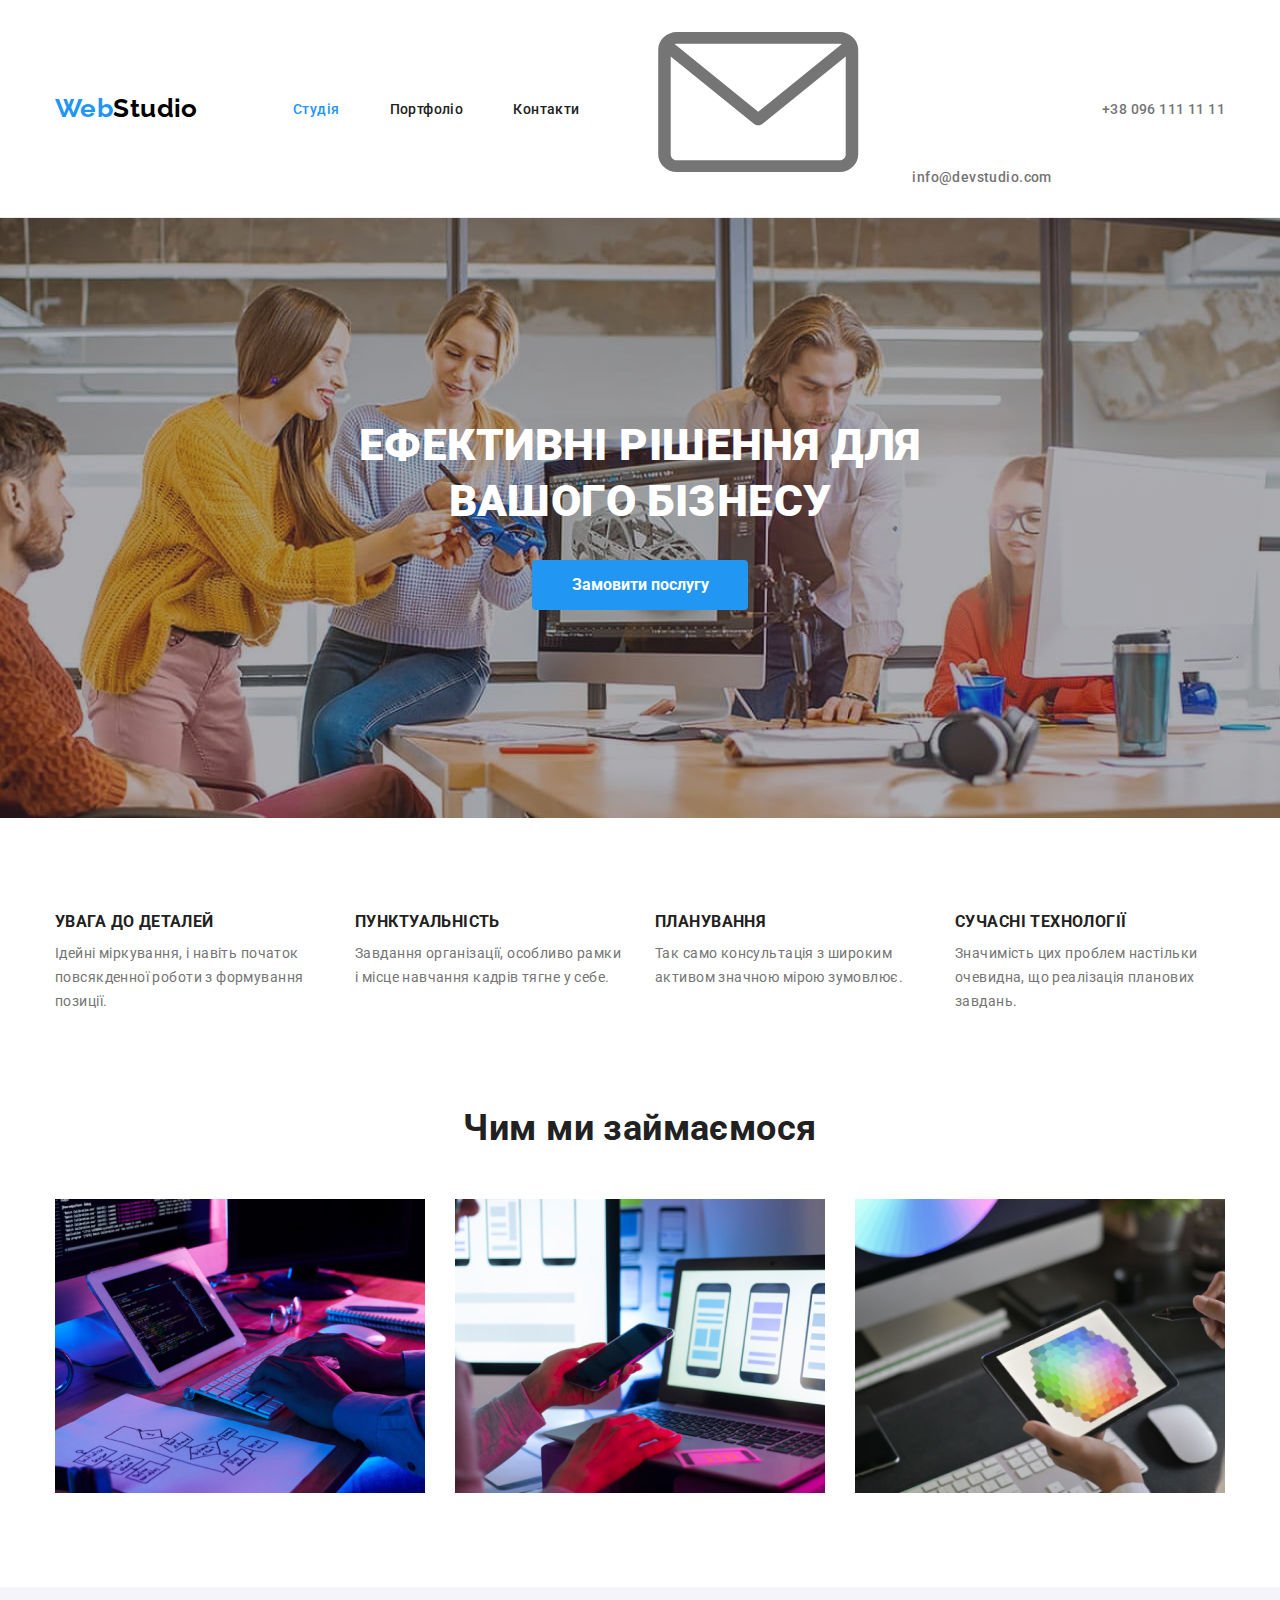
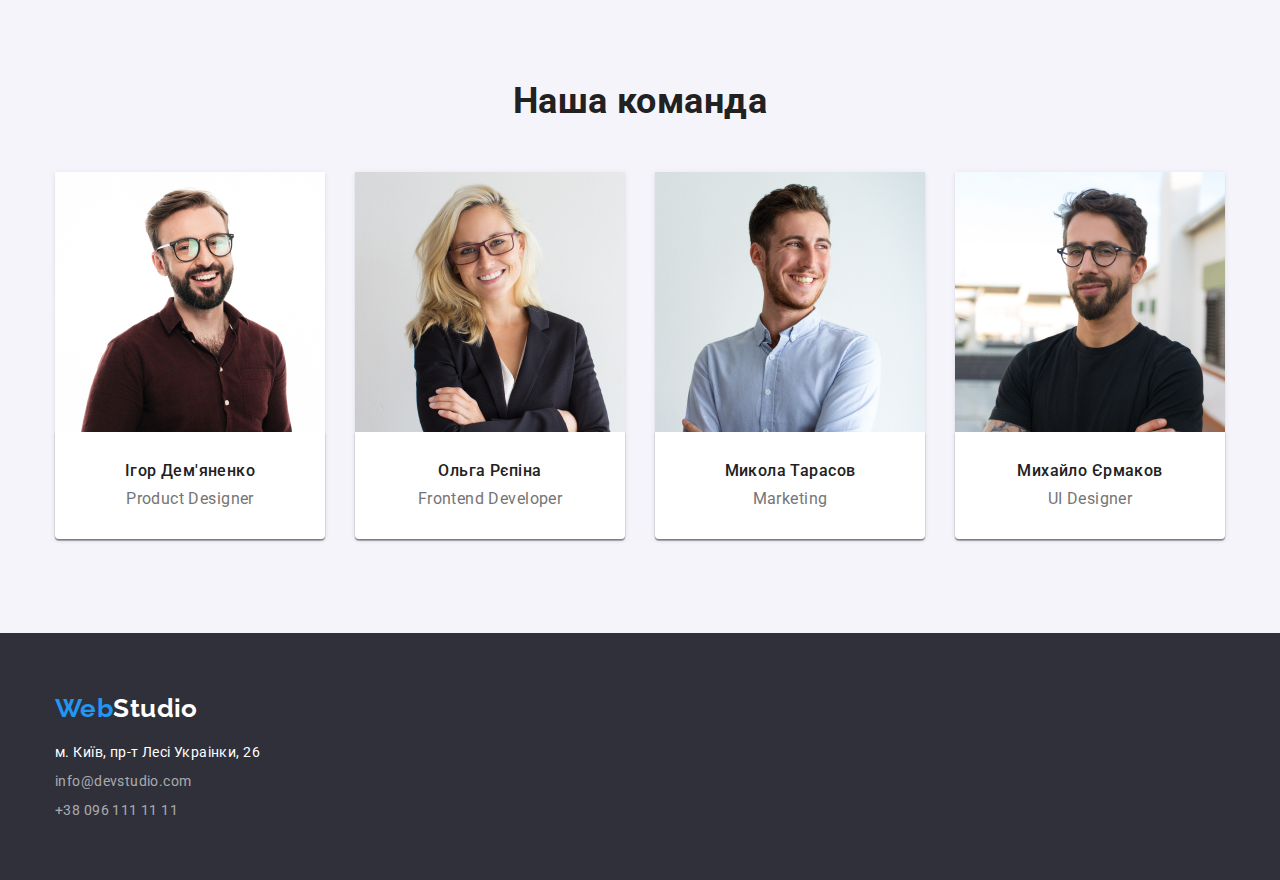
==== index.html @ c3f357d2 "скопіював 3дз" ====
<!DOCTYPE html>
<html lang="uk">
<head>
 <meta charset="UTF-8">
 <meta http-equiv="X-UA-Compatible" content="IE=edge">
 <meta name="viewport" content="width=device-width, initial-scale=1.0">
 <link rel="preconnect" href="https://fonts.googleapis.com">
 <link rel="preconnect" href="https://fonts.gstatic.com" crossorigin>
 <link href="https://fonts.googleapis.com/css2?family=Raleway:wght@700&family=Roboto:wght@400;500;700;900&display=swap" rel="stylesheet">
 <title>Студія</title>
 <link rel="stylesheet" href="./css/modern-normalize.css">
 <link rel="stylesheet" href="./css/styles.css">
</head>
<body class="page-body">
     <header class="container-header"> 
         <div class=" container container-header-one">
             <nav class="nav">
                 <a href="./index.html" class="logo"> <span class="blue-logo">Web</span>Studio </a>
                 <ul class="nav-list"> 
                     <li class="site-nav-item"><a class="nav-item" href="./index.html" class="link current"><span class="blue-logo">Студія </span></a></li>
                     <li class="site-item"><a class="item" href="./portfolio.html"class="link" > Портфоліо</a></li>
                     <li class="site-item"><a class="item" href="./index.html" class="link"> Контакти</a></li>
                 </ul>
             </nav>
             <ul class="info-list">
                 <li class="site-item-one">
                     <a class="item-one" href="mailto:info@devstudio.com" class="link-info">
                         <svg class="icon-nav">
                             <use href="./images/icons.svg#icon-envelope"></use>
                         </svg>
                         <span>info@devstudio.com</span>
                     </a>
                 </li>
                 <li class="site-item-one-info"><a class="item-one-info" href="tel:+380961111111" class="link-info">+38 096 111 11 11</a></li>
             </ul>
         </div>
     </header>
     <main class="main">
         <section class="main-container">
             <div class="hero">
                 <h1 class="main-text"> Ефективні рішення для вашого бізнесу </h1>
                 <button type="button" class="main-button">Замовити послугу</button>
             </div>    
         </section>
         <section class="section-top">
             <div class="container">
                 <h2 hidden class="visually-hidden">Наші переваги</h2>
                 <ul class="advantages-list">
                     <li class="advantages-list-item">
                         <h3 class="basic-anchors"> УВАГА ДО ДЕТАЛЕЙ </h3>
                             <p class="word-meaning"> Ідейні міркування, і навіть початок повсякденної роботи з формування позиції. </p>
                     </li>
                     <li class="advantages-list-item">
                         <h3 class="basic-anchors"> ПУНКТУАЛЬНІСТЬ </h3>
                             <p class="word-meaning"> Завдання організації, особливо рамки і місце навчання кадрів тягне у себе. </p>
                     </li>
                     <li class="advantages-list-item">
                         <h3 class="basic-anchors"> ПЛАНУВАННЯ </h3>
                             <p class="word-meaning"> Так само консультація з широким активом значною мірою зумовлює. </p>
                     </li>
                     <li class="advantages-list-item">
                         <h3 class="basic-anchors"> СУЧАСНІ ТЕХНОЛОГІЇ </h3>
                             <p class="word-meaning"> Значимість цих проблем настільки очевидна, що реалізація планових завдань. </p>
                     </li>
                 </ul>
             </div>
         </section>
         <section class="section">
             <div class="container">
                 <h2 class="services-text"> Чим ми займаємося </h2>
                 <ul class="services-list">
                     <li class="services-list-item"><img src="./images/img1.jpg" alt="Людина займаємається програмуванням " width="370"/></li>
                     <li class="services-list-item"><img src="./images/img2.jpg" alt="Людина створює мобільний додаток" width="370"/></li>
                     <li class="services-list-item"><img src="./images/img3.jpg" alt="Вибір кольору" width="370"/></li>
                 </ul>
             </div>
         </section>
         <section class="section our-team">
             <div class="container">
                 <h2 class="services-text-title"> Наша команда </h2>
                 <ul class="team-list">
                     <li class="team-list-item">
                         <img src="./images/photo1.jpg" alt="Ігор Дем'яненко" width="270"/>
                         <div class="team-card-wrapper">
                             <h3 class="container-text-main"> Ігор Дем'яненко </h3>
                                 <p class="container-text-other-row"> Product Designer </p>
                         </div>
                     </li>
                     <li class="team-list-item">
                         <img src="./images/photo2.jpg" alt="Ольга Рєпіна" width="270"/>
                         <div class="team-card-wrapper">
                             <h3 class="container-text-main"> Ольга Рєпіна </h3>
                                 <p class="container-text-other-row"> Frontend Developer </p>
                         </div>
                     </li>
                     <li class="team-list-item">
                         <img src="./images/photo3.jpg" alt="Микола Тарасов" width="270"/>
                         <div class="team-card-wrapper">
                             <h3 class="container-text-main"> Микола Тарасов </h3>
                                 <p class="container-text-other-row"> Marketing </p>
                         </div>
                     </li>
                     <li class="team-list-item">
                         <img src="./images/photo4.jpg" alt="Михайло Єрмаков" width="270"/>
                         <div class="team-card-wrapper">
                             <h3 class="container-text-main"> Михайло Єрмаков </h3>
                                 <p class="container-text-other-row"> UI Designer </p>
                         </div>
                     </li>
                 </ul>
             </div>
        </section>
     </main>
     <footer class="footer">
         <div class="container footer-container">
             <a href="./index.html" class="logo-footer"><span class="blue-logo">Web</span>Studio </a>
             <address class="address">
                 <ul class="address-item">
                     <li class="item-footer"><a href="https://goo.gl/maps/CPtrU1FHBa2aNyZL9" target="_blank" rel="noopener noreferrer nofollow" class="list-footer">м. Київ, пр-т Лесі Украінки, 26</a></li>
                     <li class="item-footer-one"><a href="mailto:info@devstudio.com" class="list-footer-one">info@devstudio.com</a></li>
                     <li class="item-footer-two"><a href="tel:+380961111111" class="list-footer-two">+38 096 111 11 11</a></li>
                 </ul>
             </address>  
         </div>
    </footer>
</body>
</html>
---- css/styles.css ----
/* html {
  box-sizing: border-box;
}
*,
*::before,
*::after {
  box-sizing: inherit;
} */
:root {
  --color-primary-text: #212121;
  --color-secondary-text: #757575;
  --color-black: #000000;
  --color-blue: #2196f3;
  --color-secondary-background: #f5f4fa;
  --color-white: #ffffff;
  --color-third-background: #2f303a;
  --color-contacts-footer: rgba(255, 255, 255, 0.6);
  --color-box: rgba(0, 0, 0, 0.15);
  --color-border: #ececec;
  --color-main-button-active: #188ce8;
} 
h1,
h2,
h3,
h4,
h5,
h6,
ul,
p {
  margin: 0;
  padding: 0;
}
.section{
  padding: 94px 0px;
}
.page-body{
  font-size: 14px;
  font-family: 'Roboto', sans-serif;
  letter-spacing: 0.03em;
  background-color: var(--color-white);
  color: var(--color-primary-text);
  margin: 0;
}
ul{ 
  list-style: none; 
}
.container-header{
  background-color: var(--color-white);
  border-bottom: 1px solid var(--color-border);
}
.container-header-one{
  display: flex;
  justify-content: space-between;
}
.nav {
  display: flex;
  align-items: center;
}
.logo{
  display: inlin-block;
  font-weight: 700;
  font-family:'Raleway', sans-serif;
  text-decoration: none;
  font-size: 26px;
  line-height: 1.19;
  width: 145px;
  padding-top: 24px;
  padding-bottom: 25px;
  margin-right: 93px;
  color: var(--color-black);
}
.blue-logo{
  color: var(--color-blue);
}
.nav-list {
  display: flex;
}
.info-list{
  display: flex;
  align-items: center;
}
.site-nav-item{
  margin-right: 50px;
}
.nav-item{
  display: block;
  font-weight:  500;
  line-height: 1.15;
  text-align: left;
  padding: 32px 0px 32px 0px;
  text-decoration: none;
  color: var(--color-primary-text);
}
.site-item{
 margin-right: 50px;
}
.site-item:last-child{
  margin-right: 0px;
}
.item{
  display: block;
  font-weight:  500;
  line-height: 1.15;
  text-align: left;
  padding: 32px 0px 32px 0px;
  text-decoration: none;
  color: var(--color-primary-text);
}
.link current {
  color: var(--color-blue);
}
.item-one{
  display: block;
  padding: 32px 0px 32px 0px;
  font-weight:  500;
  line-height: 1.15;
  text-decoration: none;
  color: var(--color-secondary-text);
}
.site-item-one{
  margin-right: 50px;
}
.item-one-info{
  display: block;
  padding: 32px 0px 32px 0px;
  font-weight:  500;
  line-height: 1.15;
  text-decoration: none;
  color: var(--color-secondary-text);
}
.item-one:focus,
.item-one:hover,
.item:focus,
.item:hover,
.item-one:active,
.item:active{
  color: var(--color-blue);
}
.link {
  color: var(--color-primary-text);
  text-decoration: none;
  font-weight:  500;
  line-height: 1.14;
}
.link-info{
  color: var(--color-secondary-text);
  text-decoration: none;
  font-weight:  500;
  line-height: 1.14;
}
.link-info:focus,
.link-info:hover,
.link-info:active,
.link:focus,
.link:hover,
.link:active{
  color: var(--color-blue);
}
.hero {
  height: 600px;
  max-width: 1600px;
  padding: 200px 0px;
  margin-left: auto;
  margin-right: auto;
  background-image: linear-gradient(to right,rgba(47, 48, 58, 0.4),rgba(47, 48, 58, 0.4)),url(../images/hero.jpg);
  background-repeat: no-repeat;
  background-position: center;
  background-size: cover;
}
.main-container{
  background-color: var(--color-third-background);
  color: var(--color-white);
  margin-top: 0px;
}
.main-text{
  font-weight: 900;
  font-size: 44px;
  line-height: 1.27;
  text-align: center;
  vertical-align: top;
  color: var(--color-white);
  text-transform: uppercase;
  text-align: center;
  margin: 0 auto;
  width: 696px;
}
.main-button{
  display: block;
  background-color: var(--color-blue);
  text-align: center;
  font-weight: 700;
  font-size: 16px;
  line-height: 1.47;
  color: var(--color-white);
  border: none;
  border-radius: 4px;
  box-shadow: 0px, 4px var(--color-box);
  width: 216px;
  height: 50px;
  text-decoration: none;
  margin: 0 auto;
  margin-top: 30px;
}
.main-button:active,
.main-button:hover,
.main-buttons:focus {
 color: var(--color-white);
 background-color: var(--color-main-button-active);
 box-shadow: 0px 4px 4px var(--color-box);
 border: none;
 border-radius: 4px;
 cursor: pointer;
}
.visually-hidden {
  position: absolute;
  white-space: nowrap;
  width: 1px;
  height: 1px;
  overflow: hidden;
  border: 0;
  padding: 0;
  clip: rect(0 0 0 0);
  clip-path: inset(50%);
  margin: -1px;
}
.basic-anchors{
  font-weight: 700;
  line-height: 1.2;
  text-align: left;
  vertical-align: top;
  color: var(--color-primary-text);
  margin-bottom: 10px;
}
.word-meaning{
  font-weight: 400;
  line-height: 1.71;
  text-align: left;
  vertical-align: top;
  color: var(--color-secondary-text); 
}
.our-team{
  background-color: var(--color-secondary-background);
}
.section-top{
  padding-top: 94px;
  padding-bottom: 0px;
}
.container {
 width: 1200px;
 padding-top: 0;
 padding-bottom: 0;
 padding-left: 15px;
 padding-right: 15px;
 margin: 0 auto;
}
.services-text{
  font-weight: 700;
  font-size: 36px;
  line-height: 1.14;
  text-align: center;
  vertical-align: top;
  margin-bottom: 50px;
  color: var(--color-primary-text)
}
.services-text-title{
  font-weight: 700;
  font-size: 36px;
  line-height: 1.14;
  text-align: center;
  vertical-align: top;
  margin-bottom: 50px;
  color: var(--color-primary-text)
}
.services-list {
  display: flex;
}
.services-list-item {
  margin-right: 30px;
}
.services-list-item:last-child {
  margin-right: 0px;
}
.team-card-wrapper {
  background-color: var(--color-white);
  box-shadow: 0px 1px 3px rgba(0, 0, 0, 0.12), 0px 1px 1px rgba(0, 0, 0, 0.14), 0px 2px 1px rgba(0, 0, 0, 0.2);
  border-radius: 0px 0px 4px 4px;
  padding: 30px;;
}
.team-list {
  display: flex;
}
.team-list-item {
  width: 270px;
  flex-basis: calc((100% - 90px) / 4);
  margin-right: 30px;
  text-align: center;
  background-color: var(--color-white);
  box-shadow: 0px 1px 6px rgba(46, 47, 66, 0.08), 0px 1px 1px rgba(46, 47, 66, 0.16), 0px 2px 1px rgba(46, 47, 66, 0.08);
  border-radius: 0px 0px 4px 4px;
}
.team-list-item:last-child {
  margin-right: 0px;
}
.container-text-main{
  font-weight:  500;
  font-size: 16px;
  line-height: 1.16;
  text-align: center;
  vertical-align:top;
  color: var(--color-primary-text);
}
.container-text-other-row{
  font-weight: 400;
  font-size: 16px;
  line-height: 1.16;
  text-align: center;
  vertical-align: top;
  color: var(--color-secondary-text); 
  margin-top: 10px;
}
.advantages-list {
  width: 1170px;
  display: flex;
}
.advantages-list-item {
  margin-right: 30px;
  flex-basis: calc((100% - 90px) / 3);
}
.advantages-list-item:last-child{
  margin-right: 0px;
}
img {
  display: block;
  max-width: 100%;
  height: auto;
}
.footer{
  text-decoration: none; 
  background-color: var(--color-third-background);
  padding-top: 60px;
  padding-bottom: 60px;
}
.footer-container{
  width: 1200px;
  display: flex;
  flex-direction:column;
}
.logo-footer{
  font-weight: 700;
  font-family:'Raleway', sans-serif;
  text-decoration: none;
  font-size: 26px;
  line-height: 1.16;
  color: var(--color-white);
}
.address{
margin-top: 20px;
}
.item-footer,
.list-footer{
  font-weight: 400;
  font-style: normal;
  line-height: 1.42;
  text-decoration: none; 
  color: var(--color-white); 
  margin-bottom: 9px;
}
.item-footer-one,
.list-footer-one{
  font-weight: 400;
  font-style: normal;
  line-height: 1.42;
  text-decoration: none; 
  color: var(--color-contacts-footer); 
  margin-bottom: 9px;
}
.item-footer-two,
.list-footer-two{
  font-weight: 400;
  font-style: normal;
  line-height: 1.42;
  text-decoration: none; 
  color: var(--color-contacts-footer);
}
.item-footer-one:focus,
.item-footer-two:focus,
.item-footer:focus,
.list-footer:focus,
.item-footer:hover,
.item-footer-one:hover,
.item-footer-two:hover,
.list-footer:hover{
  color: var(--color-blue);
}
.portfolio-container{
  width: 1200px;
  margin: 0 auto;
  padding: 0px 15px;
  background-color: var(--color-white);
}
.nav-list-btn {
  display: flex;
  justify-content: center;
  margin-bottom: 50px;
}
.portfolio-button{
  margin-right: 8px;
}
.portfolio-button:last-child{
  margin-right: 0px;
}
.buttons{
  display: flex;
  flex-direction: row;
  align-items: center;
  font-weight: 500;
  font-size: 16px;
  line-height: 1.38;
  font-family: inherit;
  text-align: center;
  border-radius: 4px;
  background-color: var(--color-secondary-background);
  color: var(--color-primary-text);
  padding: 6px 22px 6px 22px;
}
.buttons:focus,
.buttons:active,
.buttons:hover{
  background-color: var(--color-blue);
  color: var(--color-white);
  border: none;
  cursor: pointer;
}
.portfolio-cards {
  display: flex;
  justify-content: space-between;
  flex-wrap: wrap;
  list-style: none;
}
.portfolio-card {
  width: 370px;
  width: calc((100% - (30px * 2)) / 3);
  margin-right: 30px;
  margin-bottom: 30px; 
}
.portfolio-card:nth-child(3n){
  margin-right: 0;
}
.portfolio-card:nth-last-child(-n+3){
  margin-bottom: 0;
}
.portfolio-card-wrapper {
  border-top: none;
  border-bottom: 1px solid #eeeeee;
  border-left: 1px solid #eeeeee;
  border-right: 1px solid #eeeeee;
  padding: 20px 24px 20px 24px;
}
.portfolio-basic-anchors{
  font-weight: 700;
  font-size: 18px;
  line-height: 2;
  text-align: left;
  vertical-align: top;
  color: var(--color-primary-text);
  margin-bottom: 4px;
}
.portfolio-word-meaning{
  font-weight: 400;
  font-size: 16px;
  line-height: 1.87;
  text-align: left;
  vertical-align: top;
  color: var(--color-secondary-text);
}
.link-portfolio{
  text-decoration: none;
}
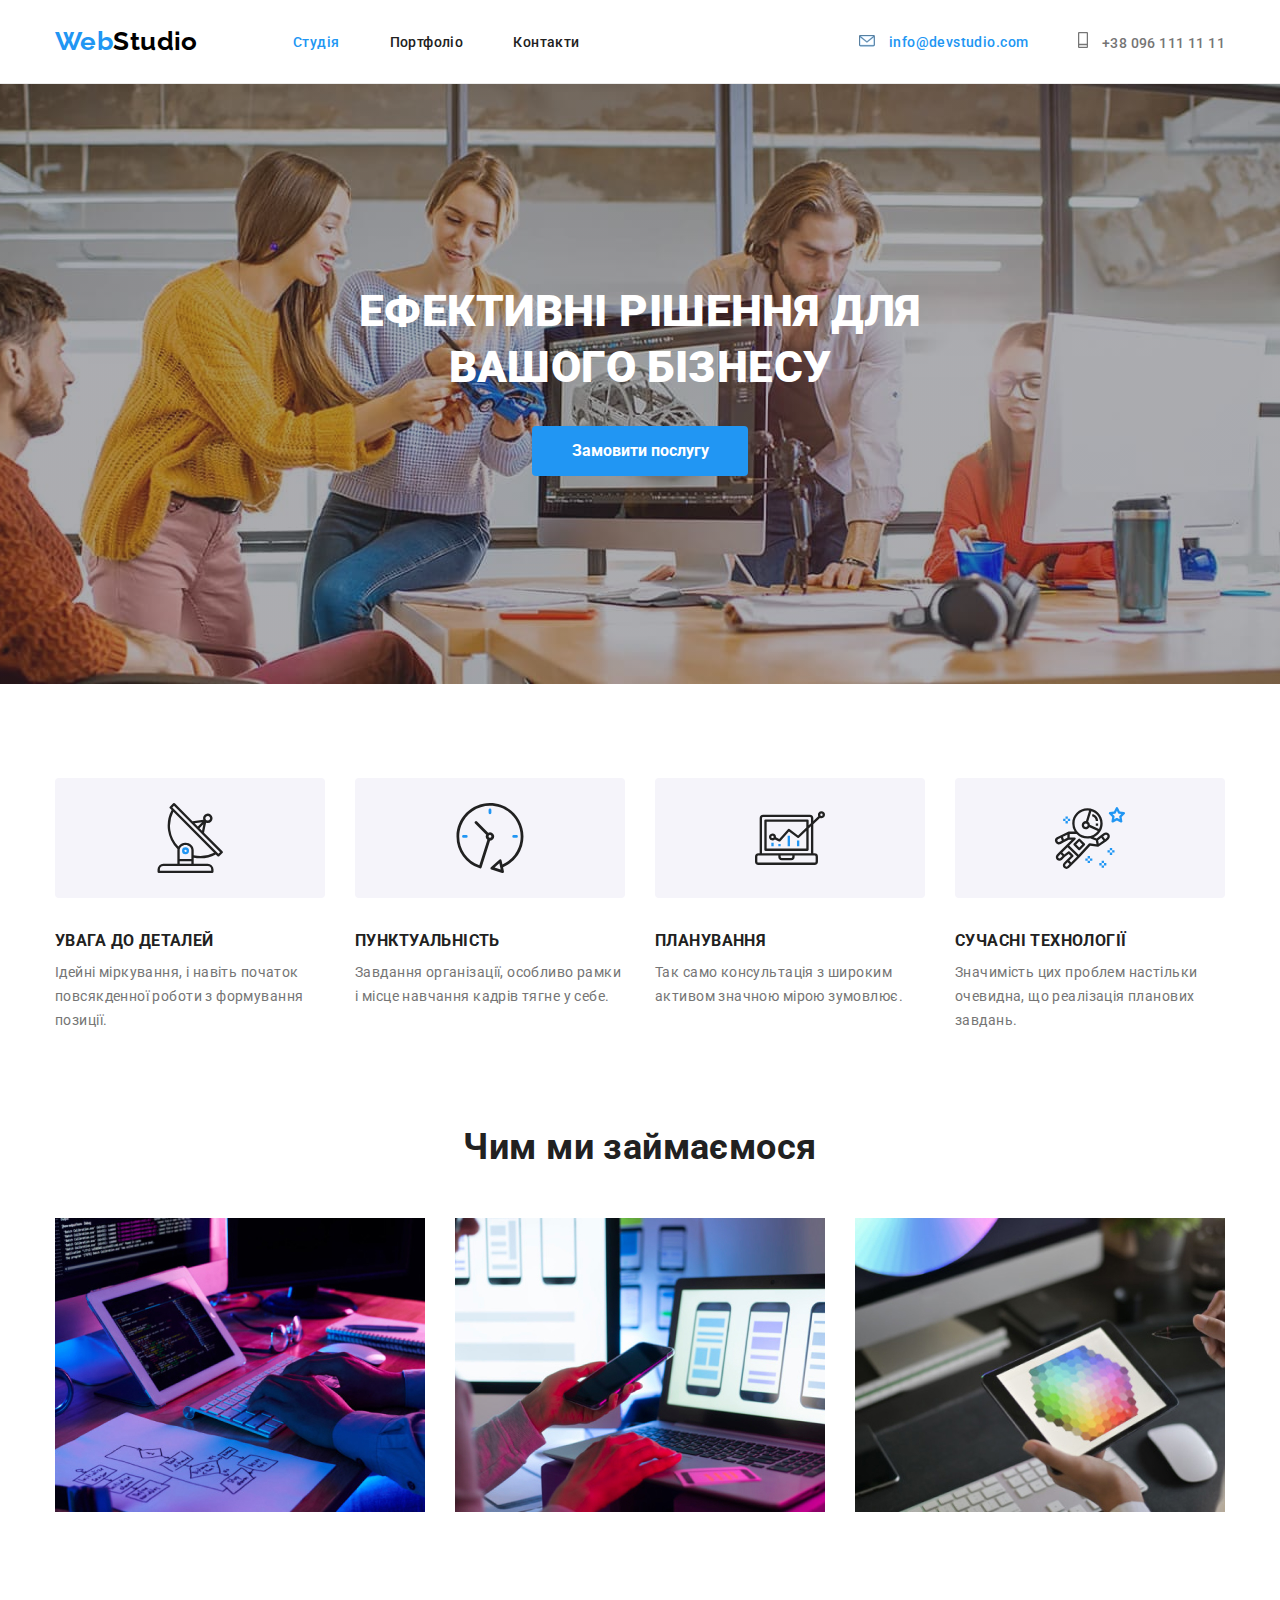
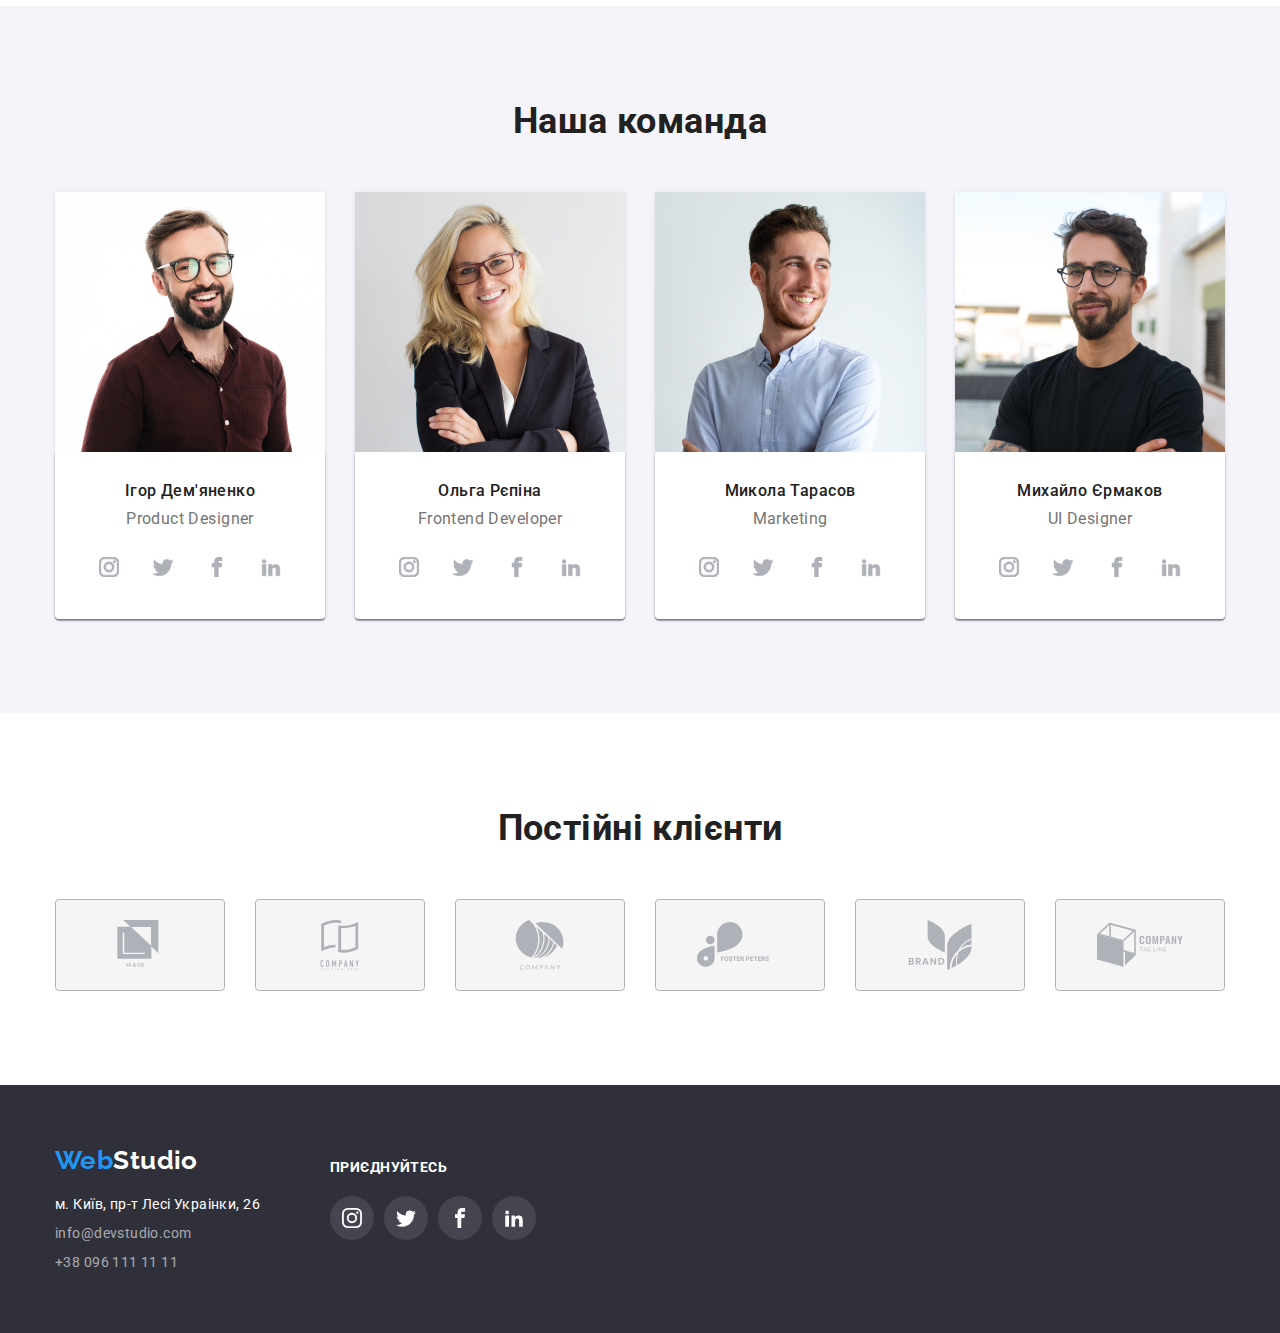
==== commit 9f054dea: "додав іконки" ====
--- a/index.html
+++ b/index.html
@@ -25,13 +25,20 @@
              <ul class="info-list">
                  <li class="site-item-one">
                      <a class="item-one" href="mailto:info@devstudio.com" class="link-info">
-                         <svg class="icon-nav">
+                         <svg class="icon-nav-one">
                              <use href="./images/icons.svg#icon-envelope"></use>
                          </svg>
-                         <span>info@devstudio.com</span>
+                         <span class="blue-logo">info@devstudio.com</span>
                      </a>
                  </li>
-                 <li class="site-item-one-info"><a class="item-one-info" href="tel:+380961111111" class="link-info">+38 096 111 11 11</a></li>
+                 <li class="site-item-one-info">
+                     <a class="item-one-info" href="tel:+380961111111" class="link-info">
+                         <svg class="icon-nav-two">
+                             <use href="./images/icons.svg#icon-Vector"></use>
+                         </svg>
+                         <span> +38 096 111 11 11</span>  
+                     </a>
+                 </li>
              </ul>
          </div>
      </header>
@@ -47,18 +54,30 @@
                  <h2 hidden class="visually-hidden">Наші переваги</h2>
                  <ul class="advantages-list">
                      <li class="advantages-list-item">
+                         <svg class="features-icon">
+                             <use href="./images/icons.svg#icon-Group"></use>
+                         </svg>
                          <h3 class="basic-anchors"> УВАГА ДО ДЕТАЛЕЙ </h3>
                              <p class="word-meaning"> Ідейні міркування, і навіть початок повсякденної роботи з формування позиції. </p>
                      </li>
                      <li class="advantages-list-item">
+                         <svg class="features-icon">
+                             <use href="./images/icons.svg#icon-clock-1"></use>
+                         </svg>
                          <h3 class="basic-anchors"> ПУНКТУАЛЬНІСТЬ </h3>
                              <p class="word-meaning"> Завдання організації, особливо рамки і місце навчання кадрів тягне у себе. </p>
                      </li>
                      <li class="advantages-list-item">
+                         <svg class="features-icon">
+                             <use href="./images/icons.svg#icon-diagram-1"></use>
+                         </svg>
                          <h3 class="basic-anchors"> ПЛАНУВАННЯ </h3>
                              <p class="word-meaning"> Так само консультація з широким активом значною мірою зумовлює. </p>
                      </li>
                      <li class="advantages-list-item">
+                         <svg class="features-icon">
+                             <use href="./images/icons.svg#icon-astronaut"></use>
+                         </svg>
                          <h3 class="basic-anchors"> СУЧАСНІ ТЕХНОЛОГІЇ </h3>
                              <p class="word-meaning"> Значимість цих проблем настільки очевидна, що реалізація планових завдань. </p>
                      </li>
@@ -84,6 +103,36 @@
                          <div class="team-card-wrapper">
                              <h3 class="container-text-main"> Ігор Дем'яненко </h3>
                                  <p class="container-text-other-row"> Product Designer </p>
+                         <ul class="social-link-list">
+                             <li class="social-network">
+                                 <a href="" class="social-item">
+                                     <svg class="icon-social-link" width="20" height="20">
+                                         <use href="./images/icons.svg#icon-instagram"></use>
+                                     </svg>
+                                 </a>
+                             </li>
+                             <li class="social-network">
+                                 <a href="" class="social-item">
+                                     <svg class="icon-social-link" width="20" height="20">
+                                         <use href="./images/icons.svg#icon-twitter"></use>
+                                     </svg>
+                                 </a>
+                             </li>
+                             <li class="social-network">
+                                 <a href="" class="social-item">
+                                     <svg class="icon-social-link" width="20" height="20">
+                                         <use href="./images/icons.svg#icon-facebook"></use>
+                                     </svg>
+                                 </a>
+                             </li>
+                             <li class="social-network">
+                                 <a href="" class="social-item">
+                                     <svg class="icon-social-link" width="20" height="20">
+                                         <use href="./images/icons.svg#icon-linkedin2"></use>
+                                     </svg>
+                                 </a>
+                             </li>
+                         </ul>
                          </div>
                      </li>
                      <li class="team-list-item">
@@ -91,6 +140,36 @@
                          <div class="team-card-wrapper">
                              <h3 class="container-text-main"> Ольга Рєпіна </h3>
                                  <p class="container-text-other-row"> Frontend Developer </p>
+                         <ul class="social-link-list">
+                             <li class="social-network">
+                                 <a href="" class="social-item">
+                                     <svg class="icon-social-link" width="20" height="20">
+                                         <use href="./images/icons.svg#icon-instagram"></use>
+                                     </svg>
+                                 </a>
+                             </li>
+                             <li class="social-network">
+                                 <a href="" class="social-item">
+                                     <svg class="icon-social-link" width="20" height="20">
+                                         <use href="./images/icons.svg#icon-twitter"></use>
+                                     </svg>
+                                 </a>
+                             </li>
+                             <li class="social-network">
+                                 <a href="" class="social-item">
+                                     <svg class="icon-social-link" width="20" height="20">
+                                         <use href="./images/icons.svg#icon-facebook"></use>
+                                     </svg>
+                                 </a>
+                             </li>
+                             <li class="social-network">
+                                 <a href="" class="social-item">
+                                     <svg class="icon-social-link" width="20" height="20">
+                                         <use href="./images/icons.svg#icon-linkedin2"></use>
+                                     </svg>
+                                 </a>
+                                 </li>
+                             </ul>
                          </div>
                      </li>
                      <li class="team-list-item">
@@ -98,29 +177,172 @@
                          <div class="team-card-wrapper">
                              <h3 class="container-text-main"> Микола Тарасов </h3>
                                  <p class="container-text-other-row"> Marketing </p>
-                         </div>
-                     </li>
+                             <ul class="social-link-list">
+                                     <li class="social-network">
+                                         <a href="" class="social-item">
+                                             <svg class="icon-social-link" width="20" height="20">
+                                                 <use href="./images/icons.svg#icon-instagram"></use>
+                                             </svg>
+                                         </a>
+                                     </li>
+                                     <li class="social-network">
+                                         <a href="" class="social-item">
+                                             <svg class="icon-social-link" width="20" height="20">
+                                                 <use href="./images/icons.svg#icon-twitter"></use>
+                                             </svg>
+                                         </a>
+                                     </li>
+                                     <li class="social-network">
+                                         <a href="" class="social-item">
+                                             <svg class="icon-social-link" width="20" height="20">
+                                                 <use href="./images/icons.svg#icon-facebook"></use>
+                                             </svg>
+                                         </a>
+                                     </li>
+                                     <li class="social-network">
+                                         <a href="" class="social-item">
+                                             <svg class="icon-social-link" width="20" height="20">
+                                                 <use href="./images/icons.svg#icon-linkedin2"></use>
+                                             </svg>
+                                         </a>
+                                     </li>
+                                 </ul>
+                             </div>
                      <li class="team-list-item">
                          <img src="./images/photo4.jpg" alt="Михайло Єрмаков" width="270"/>
                          <div class="team-card-wrapper">
                              <h3 class="container-text-main"> Михайло Єрмаков </h3>
                                  <p class="container-text-other-row"> UI Designer </p>
+                             <ul class="social-link-list">
+                                 <li class="social-network">
+                                     <a href="" class="social-item">
+                                         <svg class="icon-social-link" width="20" height="20">
+                                             <use href="./images/icons.svg#icon-instagram"></use>
+                                         </svg>
+                                     </a>
+                                 </li>
+                                 <li class="social-network">
+                                     <a href="" class="social-item">
+                                         <svg class="icon-social-link" width="20" height="20">
+                                             <use href="./images/icons.svg#icon-twitter"></use>
+                                         </svg>
+                                     </a>
+                                 </li>
+                                 <li class="social-network">
+                                     <a href="" class="social-item">
+                                         <svg class="icon-social-link" width="20" height="20">
+                                             <use href="./images/icons.svg#icon-facebook"></use>
+                                         </svg>
+                                     </a>
+                                 </li>
+                                 <li class="social-network">
+                                     <a href="" class="social-item">
+                                         <svg class="icon-social-link" width="20" height="20">
+                                             <use href="./images/icons.svg#icon-linkedin2"></use>
+                                         </svg>
+                                     </a>
+                                 </li>
+                             </ul>
                          </div>
                      </li>
                  </ul>
              </div>
         </section>
+        <section class="section">
+             <div class="container">
+                 <h2 class="services-text-title">Постійні клієнти</h2>
+                 <ul class="client-list">
+                     <li class="social-network">
+                         <a href="" class="client-link" aria-label="Клієнт-1">
+                             <svg class="icon-client">
+                                 <use href="./images/icons.svg#icon-client1"></use>
+                             </svg>
+                         </a>
+                     </li>
+                     <li class="social-network">
+                         <a href="" class="client-link" aria-label="Клієнт-2">
+                             <svg class="icon-client">
+                                 <use href="./images/icons.svg#icon-client2"></use>
+                             </svg>
+                         </a>
+                     </li>
+                     <li class="social-network">
+                         <a href="" class="client-link" aria-label="Клієнт-3">
+                             <svg class="icon-client">
+                                 <use href="./images/icons.svg#icon-client3"></use>
+                             </svg>
+                         </a>
+                     </li>
+                     <li class="social-network">
+                         <a href="" class="client-link" aria-label="Клієнт-4">
+                             <svg class="icon-client">
+                                 <use href="./images/icons.svg#icon-client4"></use>
+                             </svg>
+                         </a>
+                     </li>
+                     <li class="social-network">
+                         <a href="" class="client-link" aria-label="Клієнт-5">
+                             <svg class="icon-client">
+                                 <use href="./images/icons.svg#icon-client5"></use>
+                             </svg>
+                         </a>
+                     </li>
+                     <li class="social-network">
+                         <a href="" class="client-link" aria-label="Клієнт-6">
+                             <svg class="icon-client">
+                                 <use href="./images/icons.svg#icon-client6"></use>
+                             </svg>
+                         </a>
+                     </li>
+                 </ul>
+             </div>
+         </section>
      </main>
      <footer class="footer">
          <div class="container footer-container">
-             <a href="./index.html" class="logo-footer"><span class="blue-logo">Web</span>Studio </a>
-             <address class="address">
-                 <ul class="address-item">
-                     <li class="item-footer"><a href="https://goo.gl/maps/CPtrU1FHBa2aNyZL9" target="_blank" rel="noopener noreferrer nofollow" class="list-footer">м. Київ, пр-т Лесі Украінки, 26</a></li>
-                     <li class="item-footer-one"><a href="mailto:info@devstudio.com" class="list-footer-one">info@devstudio.com</a></li>
-                     <li class="item-footer-two"><a href="tel:+380961111111" class="list-footer-two">+38 096 111 11 11</a></li>
-                 </ul>
-             </address>  
+             <div>
+                 <a href="./index.html" class="logo-footer"><span class="blue-logo">Web</span>Studio </a>
+                 <address class="address">
+                     <ul class="address-item">
+                         <li class="item-footer"><a href="https://goo.gl/maps/CPtrU1FHBa2aNyZL9" target="_blank" rel="noopener noreferrer nofollow" class="list-footer">м. Київ, пр-т Лесі Украінки, 26</a></li>
+                         <li class="item-footer-one"><a href="mailto:info@devstudio.com" class="list-footer-one">info@devstudio.com</a></li>
+                         <li class="item-footer-two"><a href="tel:+380961111111" class="list-footer-two">+38 096 111 11 11</a></li>
+                     </ul>
+                 </address>  
+             </div>
+             <div class="social-container">
+                 <b class="footer-offer">приєднуйтесь</b>
+                 <ul class="footer-soclink">
+                     <li class="social-network">
+                         <a class="social-link" href="" aria-label="Instagram">
+                             <svg class="footer-social-link" width="20" height="20">
+                                 <use href="./images/icons.svg#icon-instagram"></use>
+                             </svg>
+                         </a>
+                     </li>
+                     <li class="social-network">
+                         <a href="" aria-label="Twitter" class="social-link">
+                             <svg class="footer-social-link" width="20" height="20">
+                                 <use href="./images/icons.svg#icon-twitter"></use>
+                             </svg>
+                         </a>
+                     </li>
+                     <li class="social-network">
+                         <a href="" aria-label="Facebook" class="social-link">
+                             <svg class="footer-social-link" width="20" height="20">
+                                 <use href="./images/icons.svg#icon-facebook"></use>
+                             </svg>
+                         </a>
+                     </li>
+                     <li class="social-network">
+                         <a href="" aria-label="LinkedIn" class="social-link-last">
+                             <svg class="footer-social-link" width="20" height="20">
+                                 <use href="./images/icons.svg#icon-linkedin2"></use>
+                             </svg>
+                         </a>
+                     </li>
+                 </ul>
+             </div>
          </div>
     </footer>
 </body>
--- a/css/styles.css
+++ b/css/styles.css
@@ -18,6 +18,8 @@
   --color-box: rgba(0, 0, 0, 0.15);
   --color-border: #ececec;
   --color-main-button-active: #188ce8;
+  --color-social-network: #afb1b8;
+  --color-client-background: #f5f5f5;
 } 
 h1,
 h2,
@@ -91,6 +93,36 @@
   text-decoration: none;
   color: var(--color-primary-text);
 }
+.icon-nav-one{
+  stroke: var(--color-blue);
+  fill: var(--color-blue);
+  width: 16px;
+  max-height: 12px;
+  margin-right: 10px;
+}
+.icon-portfolio-one{
+  stroke: var(--color-secondary-text);
+  fill: var(--color-secondary-text);
+  width: 16px;
+  max-height: 12px;
+  margin-right: 10px;
+}
+.icon-nav-two{
+  stroke: var(--color-secondary-text);
+  fill: var(--color-secondary-text);
+  width: 10px;
+  max-height: 16px;
+  margin-right: 10px;
+}
+.icon-nav-one:hover,
+.icon-nav-one:focus,
+.icon-nav-two:hover,
+.icon-nav-two:focus,
+.icon-portfolio-one:hover,
+.icon-portfolio-one:focus{
+  stroke: var(--color-blue);
+  fill: var(--color-blue);
+}
 .site-item{
  margin-right: 50px;
 }
@@ -223,6 +255,19 @@
   clip-path: inset(50%);
   margin: -1px;
 }
+.features-icon {
+  display: inline-block;
+  padding: 0;
+  margin: 0;
+  width: 270px;
+  height: 120px;
+  padding-top: 25px;
+  padding-bottom: 25px;
+  justify-content: center;
+  background-color: var(--color-secondary-background);
+  border-radius: 4px;
+  margin-bottom: 30px;
+}
 .basic-anchors{
   font-weight: 700;
   line-height: 1.2;
@@ -265,7 +310,7 @@
 .services-text-title{
   font-weight: 700;
   font-size: 36px;
-  line-height: 1.14;
+  line-height: 1.17;
   text-align: center;
   vertical-align: top;
   margin-bottom: 50px;
@@ -317,6 +362,7 @@
   vertical-align: top;
   color: var(--color-secondary-text); 
   margin-top: 10px;
+  margin-bottom: 16px;
 }
 .advantages-list {
   width: 1170px;
@@ -333,6 +379,78 @@
   display: block;
   max-width: 100%;
   height: auto;
+}
+.social-link-list {
+  display: flex;
+  padding: 0;
+  margin: 0;
+  justify-content: center;
+}
+.social-link-list .social-network:not(:last-child) {
+  margin-right: 10px;
+}
+.social-item {
+  display: flex;
+  justify-content: center;
+  align-items: center;
+  padding: 12px 12px;
+  width: 44px;
+  height: 44px;
+  background-color: var(--color-white);
+  stroke: var(--color-social-network);
+  fill: var(--color-social-network);
+  border-radius: 50%;
+}
+.social-item:hover,
+.social-item:focus {
+  stroke: var(--color-white);
+  fill: var(--color-white);
+  background-color: var(--color-blue);
+}
+.icon-social-link:hover,
+.icon-social-link:focus {
+  display: block;
+  fill: currentColor;
+}
+.client-list {
+  display: flex;
+  justify-content: space-between;
+}
+.client-list .item {
+  width: calc((100% - 150px) / 6);
+}
+.client-list .item:not(:last-child) {
+  margin-right: 30px;
+}
+.client-link {
+  display: flex;
+  align-items: center;
+  justify-content: center;
+  height: 92px;
+  width: 170px;
+  background: var(--color-client-background);
+  color: var(--color-social-network);
+  fill: var(--color-social-network);
+  border: 1px solid var(--color-social-network);
+  border-radius: 4px;
+}
+.client-link:hover,
+.client-link:focus {
+  color: var(--color-blue);
+  fill: var(--color-blue);
+  border-color: var(--color-blue);
+}
+.icon-client {
+  color: var(--color-blue);
+  fill: var(--color-blue);
+  max-width: 86px;
+  max-height: 50px;
+}
+.icon-client:hover,
+.icon-client:focus {
+  stroke: var(--color-blue);
+  fill: var(--color-blue);
+  border-color: var(--color-blue);
 }
 .footer{
   text-decoration: none; 
@@ -343,9 +461,10 @@
 .footer-container{
   width: 1200px;
   display: flex;
-  flex-direction:column;
+  flex-direction: row;
 }
 .logo-footer{
+  display: block;
   font-weight: 700;
   font-family:'Raleway', sans-serif;
   text-decoration: none;
@@ -354,7 +473,9 @@
   color: var(--color-white);
 }
 .address{
-margin-top: 20px;
+  display: flex;
+  flex-direction: column;
+  margin-top: 20px;
 }
 .item-footer,
 .list-footer{
@@ -392,6 +513,55 @@
 .list-footer:hover{
   color: var(--color-blue);
 }
+.social-container{
+  display: block;
+  margin-top: 15px;
+  margin-left: 70px;
+}
+.footer-offer {
+  display: block;
+  margin-bottom: 20px;
+  font-weight: 700;
+  font-size: 14px;
+  line-height: 1.14;
+  text-transform: uppercase;
+  color: var(--color-white);
+}
+.footer-soclink {
+  display: flex;
+}
+.social-link {
+  display: flex;
+  justify-content: center;
+  align-items: center;
+  width: 44px;
+  height: 44px;
+  margin-right: 10px;
+  background-color: rgba(255, 255, 255, 0.1);
+  color: var(--color-white);
+  border-radius: 50%;
+}
+.social-link-last {
+  display: flex;
+  justify-content: center;
+  align-items: center;
+  width: 44px;
+  height: 44px;
+  background-color: rgba(255, 255, 255, 0.1);
+  color: var(--color-white);
+  border-radius: 50%;
+}
+.social-link:hover,
+.social-link:focus,
+.social-link-last:hover,
+.social-link-last:focus {
+  color: var(--color-white);
+  background-color: var(--color-blue);
+}
+.footer-social-link {
+  display: block;
+  fill: currentColor;
+}
 .portfolio-container{
   width: 1200px;
   margin: 0 auto;
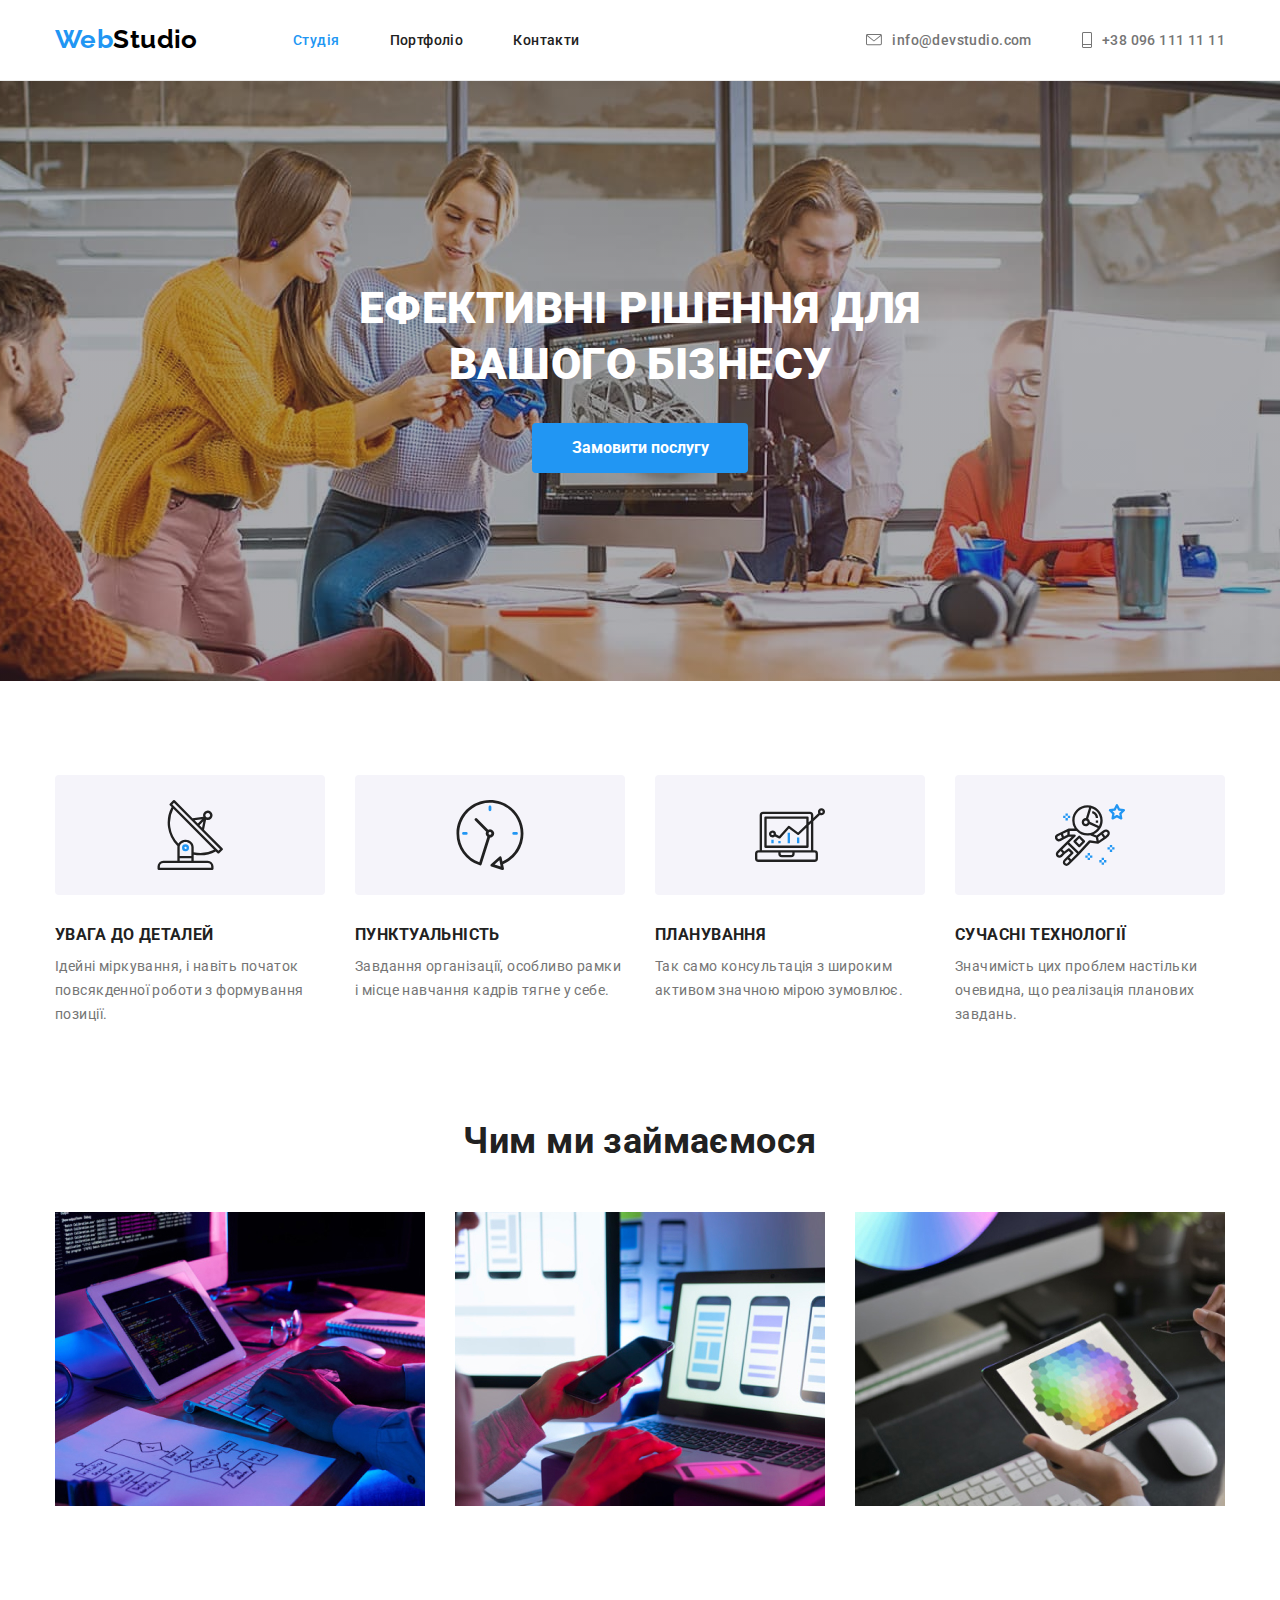
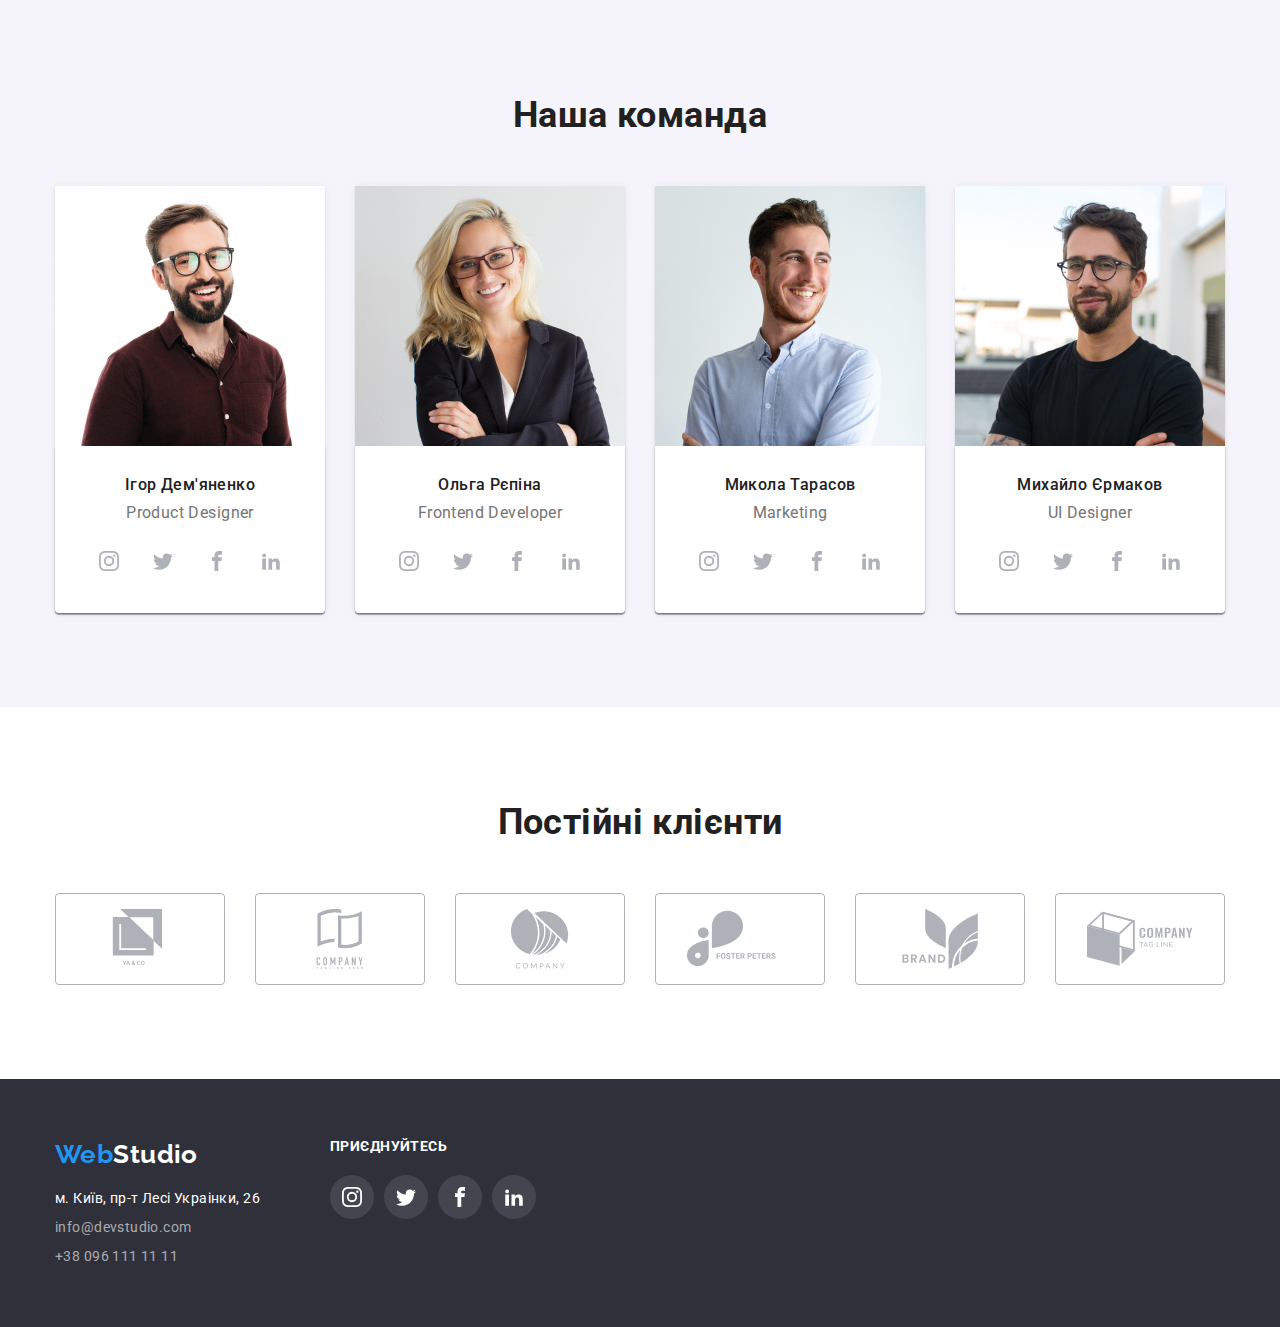
==== commit 3bbfd88b: "finalized" ====
--- a/index.html
+++ b/index.html
@@ -28,7 +28,7 @@
                          <svg class="icon-nav-one">
                              <use href="./images/icons.svg#icon-envelope"></use>
                          </svg>
-                         <span class="blue-logo">info@devstudio.com</span>
+                         <span>info@devstudio.com</span>
                      </a>
                  </li>
                  <li class="site-item-one-info">
@@ -43,8 +43,8 @@
          </div>
      </header>
      <main class="main">
-         <section class="main-container">
-             <div class="hero">
+         <section class="main-container hero">
+             <div class="container">
                  <h1 class="main-text"> Ефективні рішення для вашого бізнесу </h1>
                  <button type="button" class="main-button">Замовити послугу</button>
              </div>    
@@ -54,32 +54,40 @@
                  <h2 hidden class="visually-hidden">Наші переваги</h2>
                  <ul class="advantages-list">
                      <li class="advantages-list-item">
-                         <svg class="features-icon">
-                             <use href="./images/icons.svg#icon-Group"></use>
-                         </svg>
-                         <h3 class="basic-anchors"> УВАГА ДО ДЕТАЛЕЙ </h3>
-                             <p class="word-meaning"> Ідейні міркування, і навіть початок повсякденної роботи з формування позиції. </p>
+                         <div class="features-icons">
+                             <svg width="70" height="70">
+                                 <use class="features-icon" href="./images/icons.svg#icon-Group"></use>
+                             </svg>
+                         </div>
+                             <h3 class="basic-anchors"> УВАГА ДО ДЕТАЛЕЙ </h3>
+                                 <p class="word-meaning"> Ідейні міркування, і навіть початок повсякденної роботи з формування позиції. </p>
                      </li>
                      <li class="advantages-list-item">
-                         <svg class="features-icon">
-                             <use href="./images/icons.svg#icon-clock-1"></use>
-                         </svg>
+                         <div class="features-icons">
+                             <svg width="70" height="70">
+                                 <use class="features-icon" href="./images/icons.svg#icon-clock-1"></use>
+                             </svg>
+                         </div>
                          <h3 class="basic-anchors"> ПУНКТУАЛЬНІСТЬ </h3>
                              <p class="word-meaning"> Завдання організації, особливо рамки і місце навчання кадрів тягне у себе. </p>
                      </li>
                      <li class="advantages-list-item">
-                         <svg class="features-icon">
-                             <use href="./images/icons.svg#icon-diagram-1"></use>
-                         </svg>
+                         <div class="features-icons">
+                             <svg width="70" height="70">
+                                 <use class="features-icon" href="./images/icons.svg#icon-diagram-1"></use>
+                             </svg>
+                         </div>
                          <h3 class="basic-anchors"> ПЛАНУВАННЯ </h3>
                              <p class="word-meaning"> Так само консультація з широким активом значною мірою зумовлює. </p>
                      </li>
                      <li class="advantages-list-item">
-                         <svg class="features-icon">
-                             <use href="./images/icons.svg#icon-astronaut"></use>
-                         </svg>
-                         <h3 class="basic-anchors"> СУЧАСНІ ТЕХНОЛОГІЇ </h3>
-                             <p class="word-meaning"> Значимість цих проблем настільки очевидна, що реалізація планових завдань. </p>
+                         <div class="features-icons">
+                             <svg width="70" height="70">
+                                 <use class="features-icon" href="./images/icons.svg#icon-astronaut"></use>
+                             </svg>
+                         </div>
+                             <h3 class="basic-anchors"> СУЧАСНІ ТЕХНОЛОГІЇ </h3>
+                                 <p class="word-meaning"> Значимість цих проблем настільки очевидна, що реалізація планових завдань. </p>
                      </li>
                  </ul>
              </div>
@@ -252,42 +260,42 @@
              <div class="container">
                  <h2 class="services-text-title">Постійні клієнти</h2>
                  <ul class="client-list">
-                     <li class="social-network">
+                     <li class="social-network-client">
                          <a href="" class="client-link" aria-label="Клієнт-1">
                              <svg class="icon-client">
                                  <use href="./images/icons.svg#icon-client1"></use>
                              </svg>
                          </a>
                      </li>
-                     <li class="social-network">
+                     <li class="social-network-client">
                          <a href="" class="client-link" aria-label="Клієнт-2">
                              <svg class="icon-client">
                                  <use href="./images/icons.svg#icon-client2"></use>
                              </svg>
                          </a>
                      </li>
-                     <li class="social-network">
+                     <li class="social-network-client">
                          <a href="" class="client-link" aria-label="Клієнт-3">
                              <svg class="icon-client">
                                  <use href="./images/icons.svg#icon-client3"></use>
                              </svg>
                          </a>
                      </li>
-                     <li class="social-network">
+                     <li class="social-network-client">
                          <a href="" class="client-link" aria-label="Клієнт-4">
                              <svg class="icon-client">
                                  <use href="./images/icons.svg#icon-client4"></use>
                              </svg>
                          </a>
                      </li>
-                     <li class="social-network">
+                     <li class="social-network-client">
                          <a href="" class="client-link" aria-label="Клієнт-5">
                              <svg class="icon-client">
                                  <use href="./images/icons.svg#icon-client5"></use>
                              </svg>
                          </a>
                      </li>
-                     <li class="social-network">
+                     <li class="social-network-client">
                          <a href="" class="client-link" aria-label="Клієнт-6">
                              <svg class="icon-client">
                                  <use href="./images/icons.svg#icon-client6"></use>
@@ -313,29 +321,29 @@
              <div class="social-container">
                  <b class="footer-offer">приєднуйтесь</b>
                  <ul class="footer-soclink">
-                     <li class="social-network">
+                     <li class="social-network-footer">
                          <a class="social-link" href="" aria-label="Instagram">
                              <svg class="footer-social-link" width="20" height="20">
                                  <use href="./images/icons.svg#icon-instagram"></use>
                              </svg>
                          </a>
                      </li>
-                     <li class="social-network">
+                     <li class="social-network-footer">
                          <a href="" aria-label="Twitter" class="social-link">
                              <svg class="footer-social-link" width="20" height="20">
                                  <use href="./images/icons.svg#icon-twitter"></use>
                              </svg>
                          </a>
                      </li>
-                     <li class="social-network">
+                     <li class="social-network-footer">
                          <a href="" aria-label="Facebook" class="social-link">
                              <svg class="footer-social-link" width="20" height="20">
                                  <use href="./images/icons.svg#icon-facebook"></use>
                              </svg>
                          </a>
                      </li>
-                     <li class="social-network">
-                         <a href="" aria-label="LinkedIn" class="social-link-last">
+                     <li class="social-network-footer">
+                         <a href="" aria-label="LinkedIn" class="social-link">
                              <svg class="footer-social-link" width="20" height="20">
                                  <use href="./images/icons.svg#icon-linkedin2"></use>
                              </svg>
--- a/css/styles.css
+++ b/css/styles.css
@@ -80,6 +80,8 @@
 .info-list{
   display: flex;
   align-items: center;
+  color: var(--color-secondary-text);
+  fill: var(--color-secondary-text);
 }
 .site-nav-item{
   margin-right: 50px;
@@ -94,33 +96,25 @@
   color: var(--color-primary-text);
 }
 .icon-nav-one{
-  stroke: var(--color-blue);
-  fill: var(--color-blue);
   width: 16px;
-  max-height: 12px;
+  height: 12px;
   margin-right: 10px;
 }
 .icon-portfolio-one{
-  stroke: var(--color-secondary-text);
+  color: var(--color-secondary-text);
   fill: var(--color-secondary-text);
   width: 16px;
   max-height: 12px;
   margin-right: 10px;
 }
 .icon-nav-two{
-  stroke: var(--color-secondary-text);
-  fill: var(--color-secondary-text);
   width: 10px;
   max-height: 16px;
   margin-right: 10px;
 }
-.icon-nav-one:hover,
-.icon-nav-one:focus,
-.icon-nav-two:hover,
-.icon-nav-two:focus,
-.icon-portfolio-one:hover,
-.icon-portfolio-one:focus{
-  stroke: var(--color-blue);
+.link-info:hover,
+.link-info:focus {
+  color: var(--color-blue);
   fill: var(--color-blue);
 }
 .site-item{
@@ -142,8 +136,8 @@
   color: var(--color-blue);
 }
 .item-one{
-  display: block;
-  padding: 32px 0px 32px 0px;
+  display: flex;
+  align-items: center;
   font-weight:  500;
   line-height: 1.15;
   text-decoration: none;
@@ -153,8 +147,8 @@
   margin-right: 50px;
 }
 .item-one-info{
-  display: block;
-  padding: 32px 0px 32px 0px;
+  display: flex;
+  align-items: center;
   font-weight:  500;
   line-height: 1.15;
   text-decoration: none;
@@ -162,11 +156,14 @@
 }
 .item-one:focus,
 .item-one:hover,
+.item-one-info:focus,
+.item-one-info:hover,
 .item:focus,
 .item:hover,
 .item-one:active,
 .item:active{
   color: var(--color-blue);
+  fill: var(--color-blue);
 }
 .link {
   color: var(--color-primary-text);
@@ -255,18 +252,20 @@
   clip-path: inset(50%);
   margin: -1px;
 }
-.features-icon {
-  display: inline-block;
-  padding: 0;
-  margin: 0;
+.features-icons {
+  display: flex;
+  justify-content: center;
+  align-items: center;
   width: 270px;
   height: 120px;
-  padding-top: 25px;
-  padding-bottom: 25px;
-  justify-content: center;
+  border-radius: 4px;
   background-color: var(--color-secondary-background);
-  border-radius: 4px;
   margin-bottom: 30px;
+}
+.features-icons:hover,
+.features-icons:focus {
+  border: 1px solid var(--color-blue);
+  fill: var(--color-blue);
 }
 .basic-anchors{
   font-weight: 700;
@@ -367,10 +366,11 @@
 .advantages-list {
   width: 1170px;
   display: flex;
+  justify-content: space-between;
 }
 .advantages-list-item {
+  flex-basis: calc((100% - 90px) / 3);
   margin-right: 30px;
-  flex-basis: calc((100% - 90px) / 3);
 }
 .advantages-list-item:last-child{
   margin-right: 0px;
@@ -393,34 +393,33 @@
   display: flex;
   justify-content: center;
   align-items: center;
-  padding: 12px 12px;
   width: 44px;
   height: 44px;
   background-color: var(--color-white);
-  stroke: var(--color-social-network);
   fill: var(--color-social-network);
   border-radius: 50%;
 }
 .social-item:hover,
 .social-item:focus {
-  stroke: var(--color-white);
   fill: var(--color-white);
   background-color: var(--color-blue);
 }
 .icon-social-link:hover,
 .icon-social-link:focus {
   display: block;
-  fill: currentColor;
+  fill: var(--color-white);
 }
 .client-list {
   display: flex;
-  justify-content: space-between;
+}
+.social-network-client{
+  margin-right: 30px; 
 }
 .client-list .item {
   width: calc((100% - 150px) / 6);
 }
-.client-list .item:not(:last-child) {
-  margin-right: 30px;
+.social-network-client:last-child{
+  margin-right: 0px;
 }
 .client-link {
   display: flex;
@@ -428,7 +427,7 @@
   justify-content: center;
   height: 92px;
   width: 170px;
-  background: var(--color-client-background);
+  background: var(--color-white);
   color: var(--color-social-network);
   fill: var(--color-social-network);
   border: 1px solid var(--color-social-network);
@@ -441,16 +440,15 @@
   border-color: var(--color-blue);
 }
 .icon-client {
-  color: var(--color-blue);
-  fill: var(--color-blue);
-  max-width: 86px;
-  max-height: 50px;
+  color: var(--color-social-network);
+  fill: var(--color-social-network);
+  max-width: 106px;
+  max-height: 60px;
 }
 .icon-client:hover,
 .icon-client:focus {
   stroke: var(--color-blue);
   fill: var(--color-blue);
-  border-color: var(--color-blue);
 }
 .footer{
   text-decoration: none; 
@@ -514,8 +512,7 @@
   color: var(--color-blue);
 }
 .social-container{
-  display: block;
-  margin-top: 15px;
+  vertical-align: middle;
   margin-left: 70px;
 }
 .footer-offer {
@@ -530,18 +527,10 @@
 .footer-soclink {
   display: flex;
 }
+.social-network-footer{
+margin-right: 10px;
+}
 .social-link {
-  display: flex;
-  justify-content: center;
-  align-items: center;
-  width: 44px;
-  height: 44px;
-  margin-right: 10px;
-  background-color: rgba(255, 255, 255, 0.1);
-  color: var(--color-white);
-  border-radius: 50%;
-}
-.social-link-last {
   display: flex;
   justify-content: center;
   align-items: center;
@@ -551,16 +540,17 @@
   color: var(--color-white);
   border-radius: 50%;
 }
+.social-network-footer:last-child{
+  margin-right: 0px;
+}
 .social-link:hover,
-.social-link:focus,
-.social-link-last:hover,
-.social-link-last:focus {
+.social-link:focus {
   color: var(--color-white);
   background-color: var(--color-blue);
 }
 .footer-social-link {
   display: block;
-  fill: currentColor;
+  fill: var(--color-white);
 }
 .portfolio-container{
   width: 1200px;
@@ -592,6 +582,8 @@
   background-color: var(--color-secondary-background);
   color: var(--color-primary-text);
   padding: 6px 22px 6px 22px;
+  border: none;
+  cursor: pointer;
 }
 .buttons:focus,
 .buttons:active,
@@ -599,7 +591,6 @@
   background-color: var(--color-blue);
   color: var(--color-white);
   border: none;
-  cursor: pointer;
 }
 .portfolio-cards {
   display: flex;
@@ -608,6 +599,7 @@
   list-style: none;
 }
 .portfolio-card {
+  display: block;
   width: 370px;
   width: calc((100% - (30px * 2)) / 3);
   margin-right: 30px;
@@ -646,3 +638,18 @@
 .link-portfolio{
   text-decoration: none;
 }
+.portfolio-card:hover {
+box-shadow: 0px 1px 1px rgba(0, 0, 0, 0.12), 0px 4px 4px rgba(0, 0, 0, 0.06), 1px 4px 6px rgba(0, 0, 0, 0.16);
+}
+
+.team.card {
+  border-radius: 0px 0px 4px 4px;
+  box-shadow: 0px 1px 3px rgba(0, 0, 0, 0.12), 0px 1px 1px rgba(0, 0, 0, 0.14), 0px 2px 1px rgba(0, 0, 0, 0.2);
+  background-color: var(--background-color);
+}
+.team.card {
+  transition: all 0.9s;
+}
+.team.card:hover {
+  transform: scale(1.2);
+}
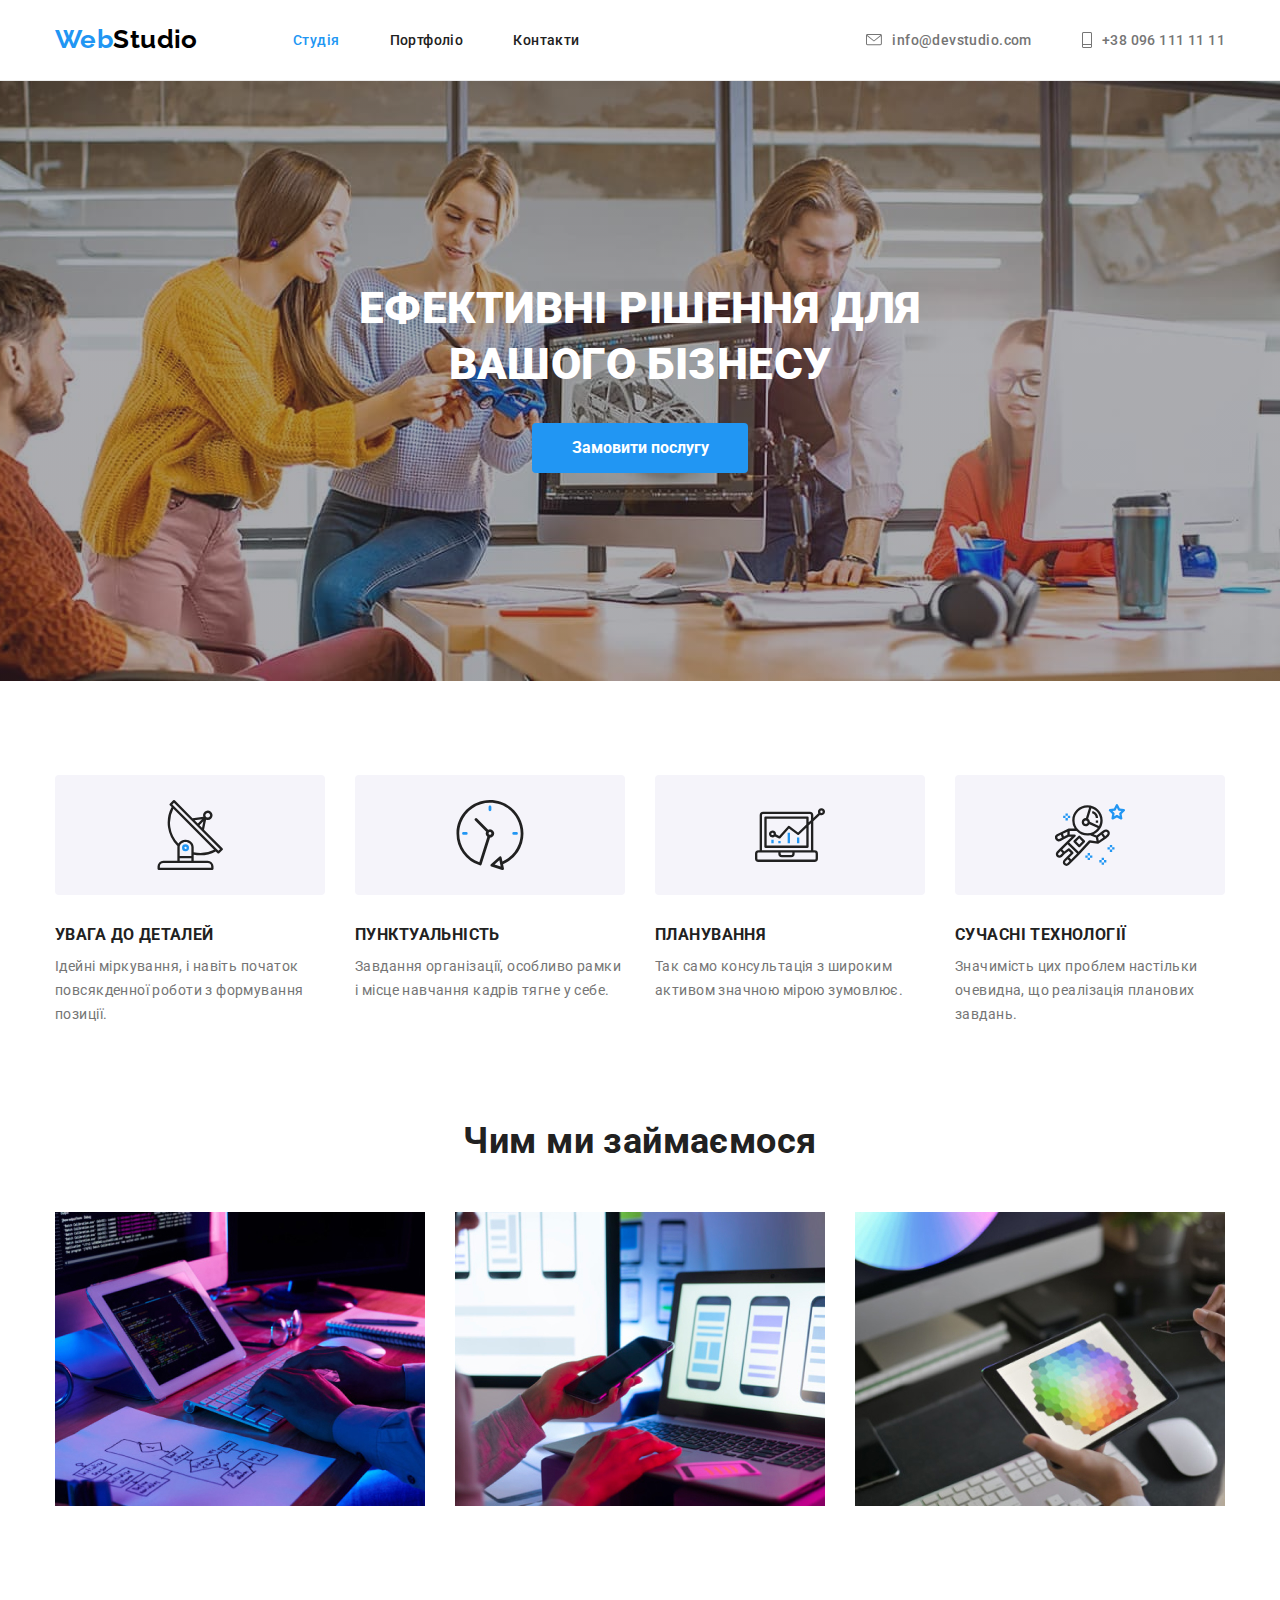
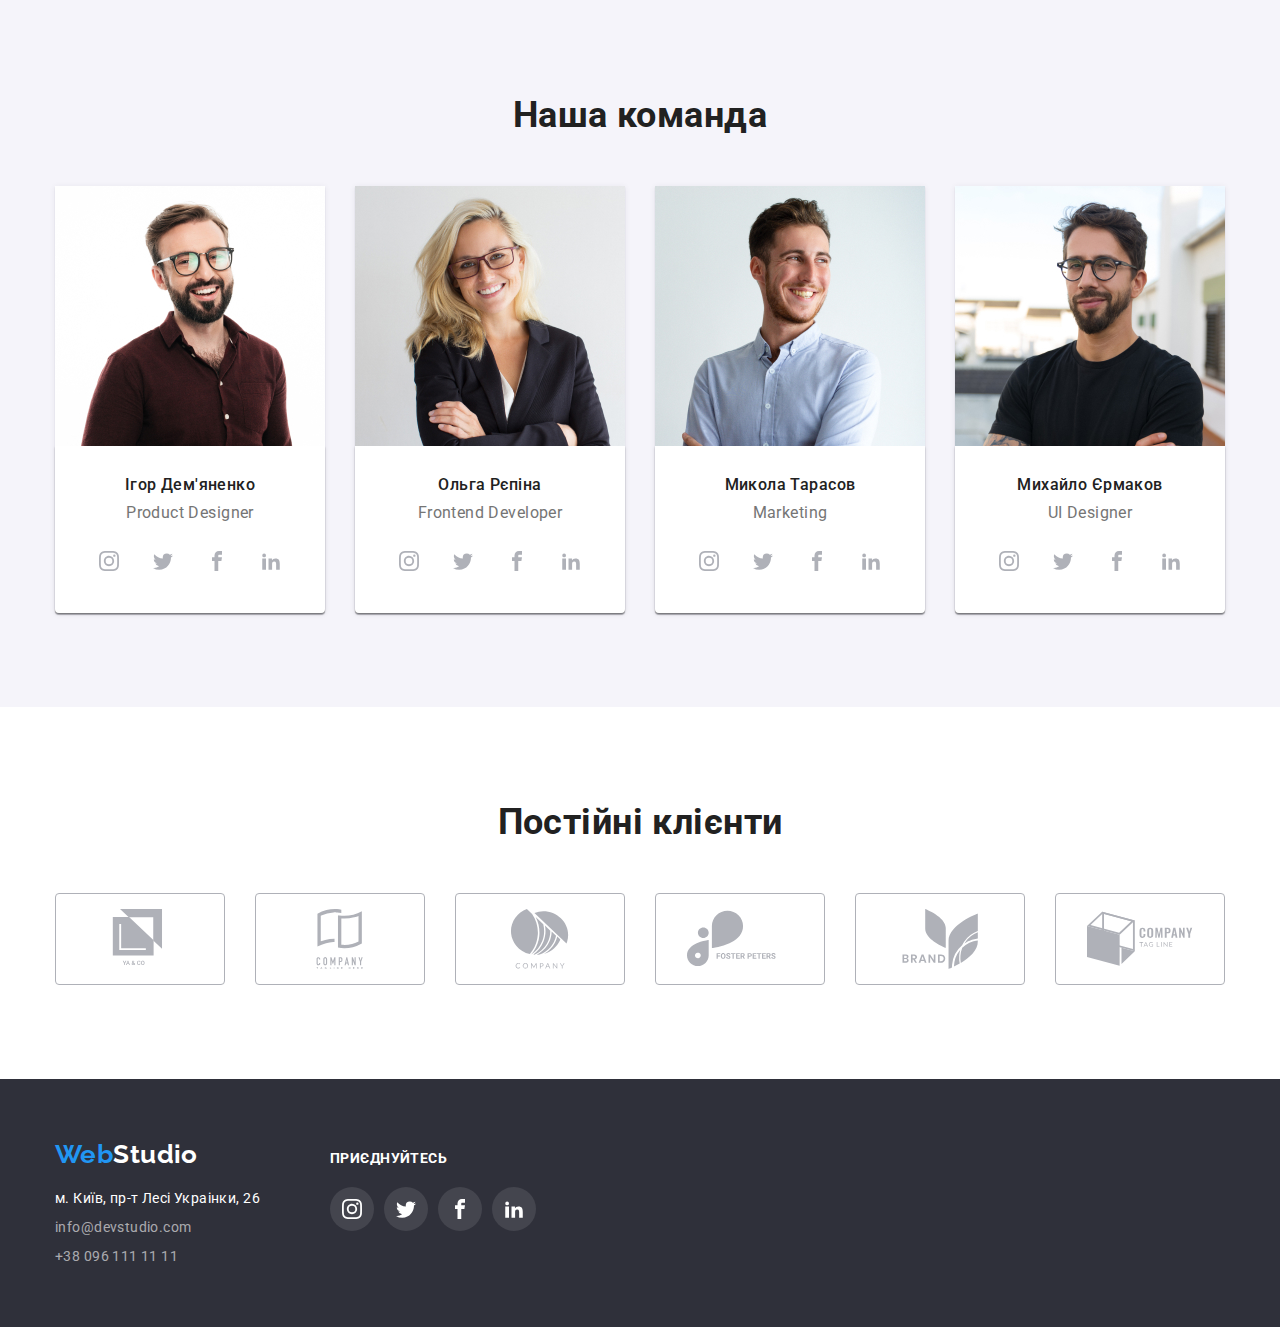
==== commit e79f57aa: "допрацював" ====
--- a/index.html
+++ b/index.html
@@ -261,7 +261,7 @@
                  <h2 class="services-text-title">Постійні клієнти</h2>
                  <ul class="client-list">
                      <li class="social-network-client">
-                         <a href="" class="client-link" aria-label="Клієнт-1">
+                         <a class="client-link" href=""  aria-label="Клієнт-1">
                              <svg class="icon-client">
                                  <use href="./images/icons.svg#icon-client1"></use>
                              </svg>
--- a/css/styles.css
+++ b/css/styles.css
@@ -262,11 +262,6 @@
   background-color: var(--color-secondary-background);
   margin-bottom: 30px;
 }
-.features-icons:hover,
-.features-icons:focus {
-  border: 1px solid var(--color-blue);
-  fill: var(--color-blue);
-}
 .basic-anchors{
   font-weight: 700;
   line-height: 1.2;
@@ -415,6 +410,7 @@
 .social-network-client{
   margin-right: 30px; 
 }
+
 .client-list .item {
   width: calc((100% - 150px) / 6);
 }
@@ -434,21 +430,19 @@
   border-radius: 4px;
 }
 .client-link:hover,
-.client-link:focus {
+.client-link:focus,
+.icon-client:hover,
+.icon-client:focus {
   color: var(--color-blue);
   fill: var(--color-blue);
+  background-color: var(--color-white);
   border-color: var(--color-blue);
 }
 .icon-client {
   color: var(--color-social-network);
   fill: var(--color-social-network);
-  max-width: 106px;
-  max-height: 60px;
-}
-.icon-client:hover,
-.icon-client:focus {
-  stroke: var(--color-blue);
-  fill: var(--color-blue);
+  width: 106px;
+  height: 60px;
 }
 .footer{
   text-decoration: none; 
@@ -460,6 +454,7 @@
   width: 1200px;
   display: flex;
   flex-direction: row;
+  align-items: baseline;
 }
 .logo-footer{
   display: block;
@@ -512,7 +507,7 @@
   color: var(--color-blue);
 }
 .social-container{
-  vertical-align: middle;
+  align-items: baseline;
   margin-left: 70px;
 }
 .footer-offer {
@@ -591,6 +586,7 @@
   background-color: var(--color-blue);
   color: var(--color-white);
   border: none;
+  box-shadow: 0px 3px 1px rgba(0, 0, 0, 0.1), 0px 1px 2px rgba(0, 0, 0, 0.08), 0px 2px 2px rgba(0, 0, 0, 0.12);
 }
 .portfolio-cards {
   display: flex;
@@ -636,20 +632,11 @@
   color: var(--color-secondary-text);
 }
 .link-portfolio{
-  text-decoration: none;
-}
-.portfolio-card:hover {
+  display: block;
+  text-decoration: none;
+}
+.link-portfolio:hover,
+.link-portfolio:focus{
 box-shadow: 0px 1px 1px rgba(0, 0, 0, 0.12), 0px 4px 4px rgba(0, 0, 0, 0.06), 1px 4px 6px rgba(0, 0, 0, 0.16);
 }
 
-.team.card {
-  border-radius: 0px 0px 4px 4px;
-  box-shadow: 0px 1px 3px rgba(0, 0, 0, 0.12), 0px 1px 1px rgba(0, 0, 0, 0.14), 0px 2px 1px rgba(0, 0, 0, 0.2);
-  background-color: var(--background-color);
-}
-.team.card {
-  transition: all 0.9s;
-}
-.team.card:hover {
-  transform: scale(1.2);
-}
